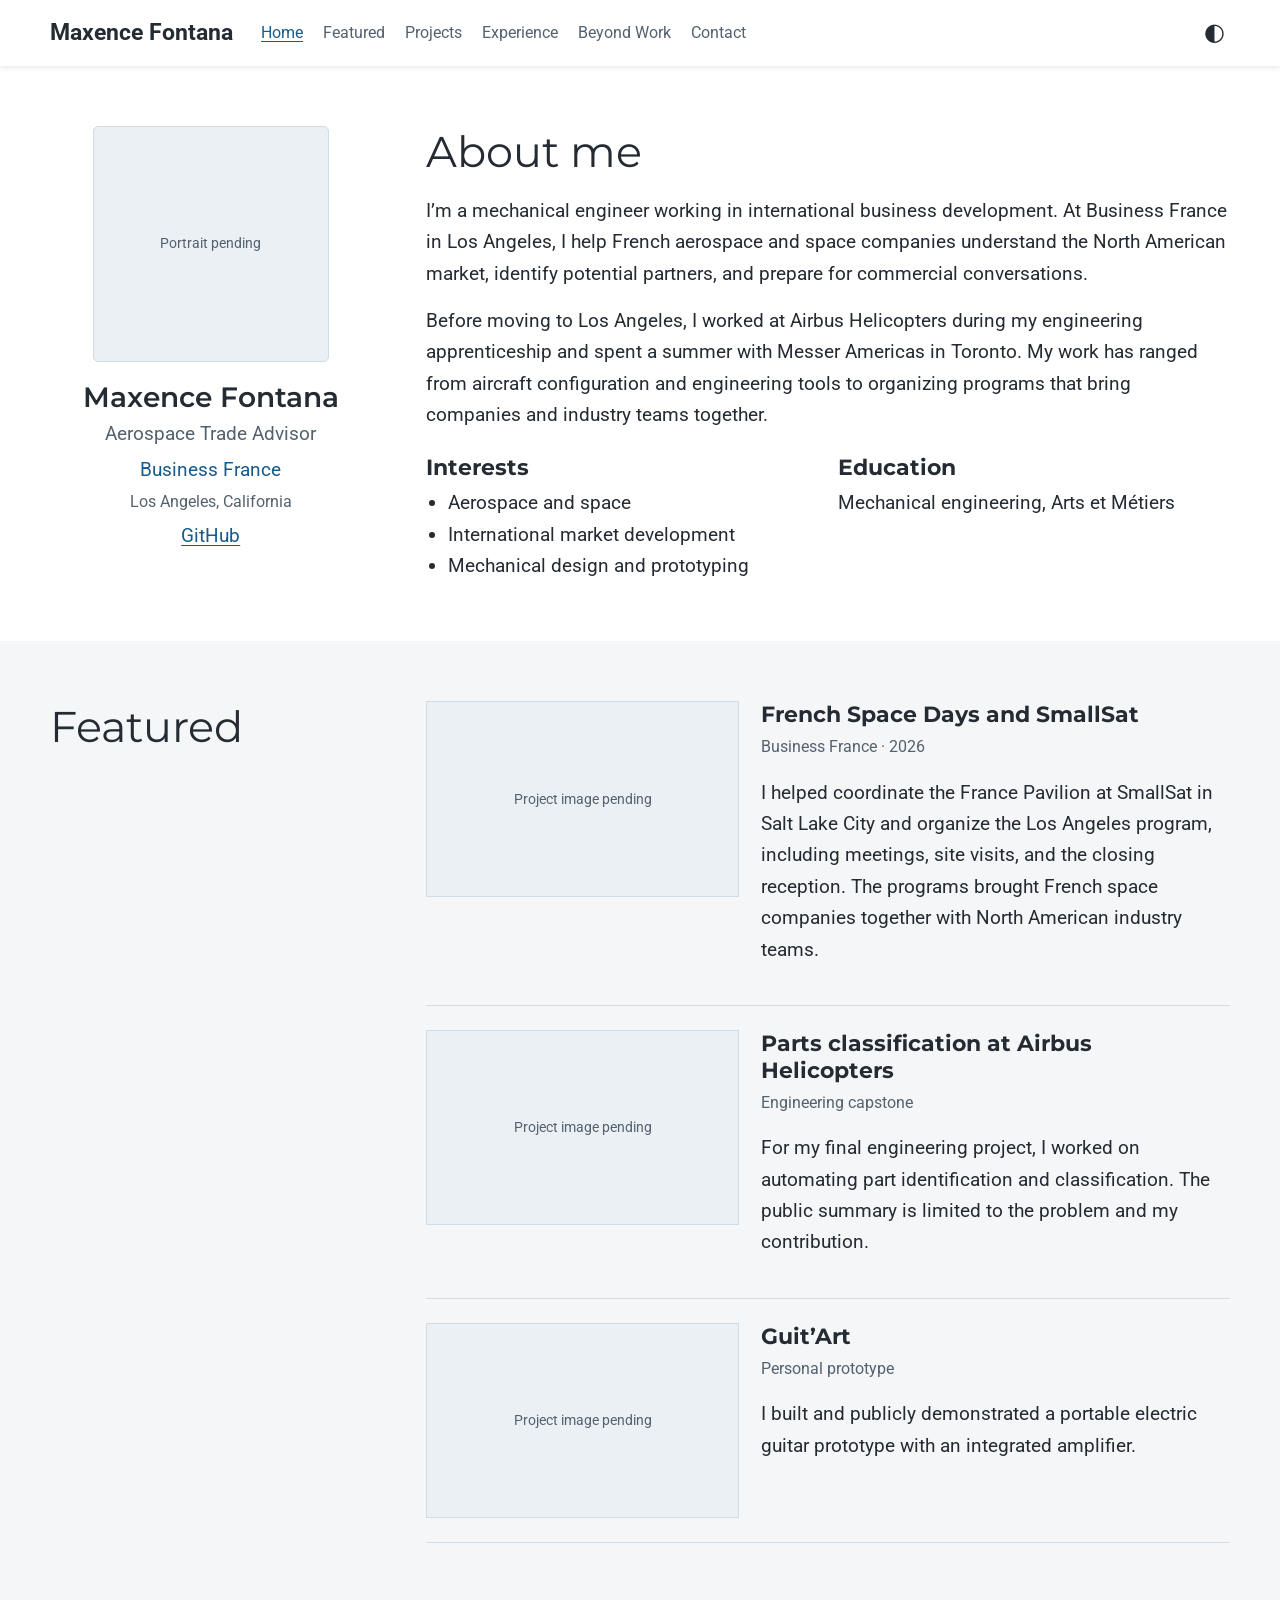
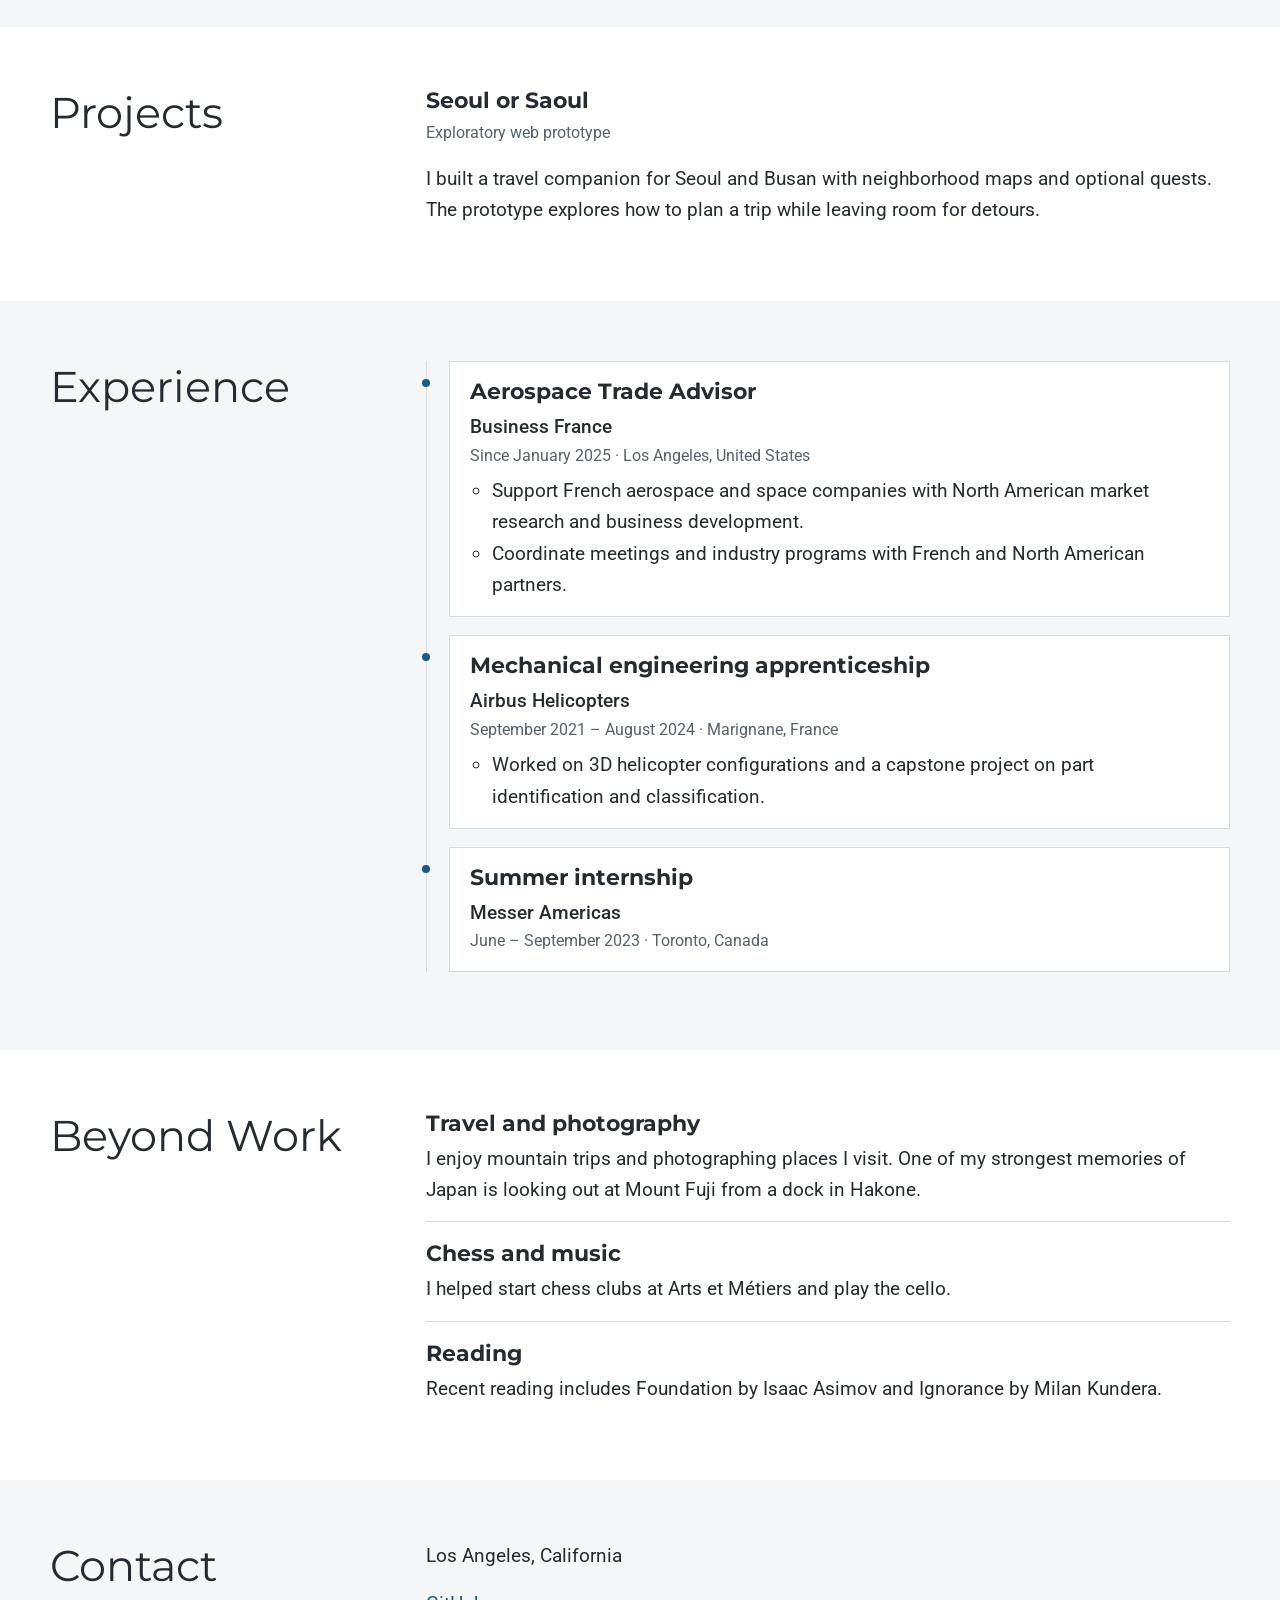
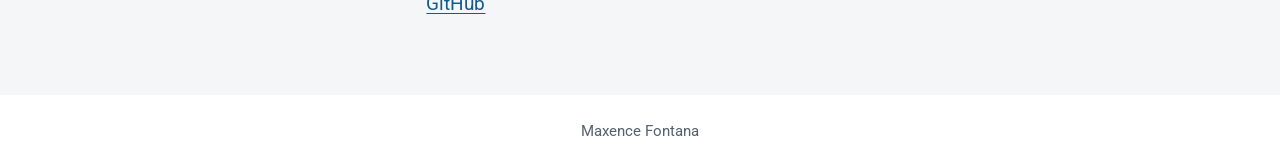
==== public/index.html @ 3a810c31 "Add reviewed static portfolio pages and assets" ====
<!doctype html><html lang="en" data-theme="light"><head><meta charset="utf-8"><meta name="viewport" content="width=device-width,initial-scale=1"><meta name="description" content="Maxence Fontana, mechanical engineer and aerospace trade advisor in Los Angeles. Selected projects and experience."><title>Maxence Fontana</title><link rel="stylesheet" href="https://fonts.googleapis.com/css2?family=Montserrat:wght@400;600;700&family=Roboto:wght@400;500;700&display=swap"><link rel="stylesheet" href="site.css"></head><body><a class="skip" href="#main">Skip to content</a><header><div class="wrap toolbar"><button hidden id="menu" type="button" aria-controls="nav" aria-expanded="false">☰ <span class="sr">Menu</span></button><a class="brand" href="#home">Maxence Fontana</a><nav id="nav" aria-label="Main navigation"><a href="#home" aria-current="location">Home</a><a href="#featured">Featured</a><a href="#projects">Projects</a><a href="#experience">Experience</a><a href="#beyond">Beyond Work</a><a href="#contact">Contact</a></nav><details class="theme"><summary aria-label="Display preferences">◐</summary><fieldset><legend class="sr">Color theme</legend><label><input type="radio" name="theme" value="light" checked> Light</label><label><input type="radio" name="theme" value="dark"> Dark</label><label><input type="radio" name="theme" value="automatic"> Automatic</label></fieldset></details></div></header><main id="main"><section class="band" id="home"><div class="wrap biography"><aside class="profile"><div class="placeholder portrait">Portrait pending</div><p class="person">Maxence Fontana</p><p class="position">Aerospace Trade Advisor</p><p class="org">Business France</p><p class="muted">Los Angeles, California</p><p><a href="https://github.com/m2xence">GitHub</a></p></aside><div><h1>About me</h1><p>I’m a mechanical engineer working in international business development. At Business France in Los Angeles, I help French aerospace and space companies understand the North American market, identify potential partners, and prepare for commercial conversations.</p><p>Before moving to Los Angeles, I worked at Airbus Helicopters during my engineering apprenticeship and spent a summer with Messer Americas in Toronto. My work has ranged from aircraft configuration and engineering tools to organizing programs that bring companies and industry teams together.</p><div class="bio-details"><div><h3>Interests</h3><ul><li>Aerospace and space</li><li>International market development</li><li>Mechanical design and prototyping</li></ul></div><div><h3>Education</h3><p>Mechanical engineering, Arts et Métiers</p></div></div></div></div></section><section id="featured" class="band alt"><div class="wrap sectional"><h2>Featured</h2><div><article class="feature"><div class="placeholder thumbnail">Project image pending</div><div><h3>French Space Days and SmallSat</h3><p class="muted">Business France · 2026</p><p>I helped coordinate the France Pavilion at SmallSat in Salt Lake City and organize the Los Angeles program, including meetings, site visits, and the closing reception. The programs brought French space companies together with North American industry teams.</p></div></article><article class="feature"><div class="placeholder thumbnail">Project image pending</div><div><h3>Parts classification at Airbus Helicopters</h3><p class="muted">Engineering capstone</p><p>For my final engineering project, I worked on automating part identification and classification. The public summary is limited to the problem and my contribution.</p></div></article><article class="feature"><div class="placeholder thumbnail">Project image pending</div><div><h3>Guit’Art</h3><p class="muted">Personal prototype</p><p>I built and publicly demonstrated a portable electric guitar prototype with an integrated amplifier.</p></div></article></div></div></section><section id="projects" class="band "><div class="wrap sectional"><h2>Projects</h2><div><article class="entry"><h3>Seoul or Saoul</h3><p class="muted">Exploratory web prototype</p><p>I built a travel companion for Seoul and Busan with neighborhood maps and optional quests. The prototype explores how to plan a trip while leaving room for detours.</p></article></div></div></section><section id="experience" class="band alt"><div class="wrap sectional"><h2>Experience</h2><div><ol class="timeline"><li><article><h3>Aerospace Trade Advisor</h3><p class="company">Business France</p><p class="muted">Since January 2025 · Los Angeles, United States</p><ul><li>Support French aerospace and space companies with North American market research and business development.</li><li>Coordinate meetings and industry programs with French and North American partners.</li></ul></article></li><li><article><h3>Mechanical engineering apprenticeship</h3><p class="company">Airbus Helicopters</p><p class="muted">September 2021 – August 2024 · Marignane, France</p><ul><li>Worked on 3D helicopter configurations and a capstone project on part identification and classification.</li></ul></article></li><li><article><h3>Summer internship</h3><p class="company">Messer Americas</p><p class="muted">June – September 2023 · Toronto, Canada</p></article></li></ol></div></div></section><section id="beyond" class="band "><div class="wrap sectional"><h2>Beyond Work</h2><div><article class="entry"><h3>Travel and photography</h3><p>I enjoy mountain trips and photographing places I visit. One of my strongest memories of Japan is looking out at Mount Fuji from a dock in Hakone.</p></article><article class="entry"><h3>Chess and music</h3><p>I helped start chess clubs at Arts et Métiers and play the cello.</p></article><article class="entry"><h3>Reading</h3><p>Recent reading includes Foundation by Isaac Asimov and Ignorance by Milan Kundera.</p></article></div></div></section><section id="contact" class="band alt"><div class="wrap sectional"><h2>Contact</h2><div><p>Los Angeles, California</p><p><a href="https://github.com/m2xence">GitHub</a></p></div></div></section></main><footer>Maxence Fontana</footer><script src="menu.js" defer></script></body></html>
---- public/site.css ----
*{box-sizing:border-box}
:root{color-scheme:light;--bg:#fff;--alt:#f4f6f8;--ink:#252b32;--muted:#54616e;--blue:#175b8a;--line:#d2dce4;--blank:#eaf0f4;--shadow:#10213618}
[data-theme=dark]{color-scheme:dark;--bg:#20252c;--alt:#292f38;--ink:#f0f3f7;--muted:#c1cad6;--blue:#9bd4ff;--line:#4e5968;--blank:#323d49;--shadow:#0004}
@media(prefers-color-scheme:dark){[data-theme=automatic]{color-scheme:dark;--bg:#20252c;--alt:#292f38;--ink:#f0f3f7;--muted:#c1cad6;--blue:#9bd4ff;--line:#4e5968;--blank:#323d49;--shadow:#0004}}
html{scroll-padding-top:88px}
body{margin:0;background:var(--bg);color:var(--ink);font:19px/1.65 Roboto,Arial,sans-serif}
a{color:var(--blue);text-underline-offset:.18em}button,summary{font:inherit;color:inherit}
:focus-visible{outline:2px solid var(--blue);outline-offset:4px}[hidden]{display:none!important}
.sr,.skip:not(:focus){position:absolute;width:1px;height:1px;overflow:hidden;clip-path:inset(50%)}
.skip:focus{position:fixed;top:8px;left:8px;background:var(--bg);padding:8px;z-index:5}
.wrap{width:min(1180px,calc(100% - 64px));margin-inline:auto}
header{position:sticky;top:0;z-index:3;background:var(--bg);box-shadow:0 2px 5px var(--shadow)}
.toolbar{min-height:66px;display:flex;align-items:center;gap:28px;position:relative}
.brand{font-size:23px;font-weight:700;color:var(--ink);text-decoration:none;white-space:nowrap}
nav{display:flex;gap:20px;flex-wrap:wrap;font-size:16px}
nav a{color:var(--muted);text-decoration:none}
nav a:hover,nav [aria-current]{color:var(--blue);text-decoration:underline}
.theme{margin-left:auto;position:relative;font-size:16px}
summary{cursor:pointer;list-style:none;font-size:24px;padding:5px}
summary::-webkit-details-marker{display:none}
fieldset{position:absolute;right:0;top:100%;min-width:154px;margin:0;border:1px solid var(--line);background:var(--bg);padding:8px 12px;box-shadow:0 2px 5px var(--shadow)}
fieldset label{display:block;white-space:nowrap;padding:3px 0}
#menu{border:0;background:none;cursor:pointer;padding:5px}
.band{padding:60px 0}.alt{background:var(--alt)}
.biography,.sectional{display:grid;grid-template-columns:minmax(210px, .8fr) minmax(0, 2fr);gap:55px}
.profile{text-align:center}.profile p{margin:4px 0}
.portrait,.thumbnail{display:block;object-fit:cover;background:var(--blank);border:1px solid var(--line)}
.portrait{width:min(236px,100%);aspect-ratio:1;margin:0 auto 18px;border-radius:5px}
.placeholder{display:grid;place-items:center;color:var(--muted);font-size:14px;text-align:center;padding:8px}
.person,h1,h2,h3{font-family:Montserrat,Arial,sans-serif;line-height:1.23}
.person{font-size:28px;font-weight:600}.position{color:var(--muted)}.org{color:var(--blue)}
h1,h2{font-size:clamp(33px,4vw,43px);font-weight:400;margin:0 0 16px}
h3{font-size:22px;margin:0 0 6px;font-weight:700}
p{margin:0 0 16px}.muted{color:var(--muted);font-size:16px}
.bio-details{display:grid;grid-template-columns:1fr 1fr;gap:20px;margin-top:24px}
.bio-details ul{padding-left:1.15em;margin:0}
.feature{display:grid;grid-template-columns:minmax(130px, 2fr) minmax(0,3fr);gap:22px;padding:0 0 24px;margin:0 0 24px;border-bottom:1px solid var(--line)}
.thumbnail{width:100%;aspect-ratio:16/10}.entry+ .entry{border-top:1px solid var(--line);padding-top:18px}
.timeline{list-style:none;margin:0;padding-left:22px;border-left:1px solid var(--line)}
.timeline>li{position:relative;margin-bottom:18px}.timeline>li:before{content:"";position:absolute;left:-27px;top:18px;width:8px;height:8px;background:var(--blue);border-radius:50%}
.timeline article{background:var(--bg);border:1px solid var(--line);padding:16px 20px}
.timeline p,.timeline ul{margin:0}.timeline ul{padding-left:1.15em;margin-top:6px}
.company{font-weight:500}footer{text-align:center;padding:24px;color:var(--muted);font-size:15px}
@media(max-width:820px){body{font-size:16px}.wrap{width:calc(100% - 32px)}.toolbar{min-height:52px;gap:10px;flex-wrap:wrap}.brand{font-size:19px}.toolbar nav{flex-basis:100%;order:3;gap:10px 18px;padding-bottom:10px}.band{padding:32px 0}.biography,.sectional{grid-template-columns:1fr;gap:18px}.portrait{width:min(200px,100%)}.profile{margin-bottom:14px}html{scroll-padding-top:68px}}
@media(max-width:460px){.feature,.bio-details{grid-template-columns:1fr}.thumbnail{max-width:350px}}
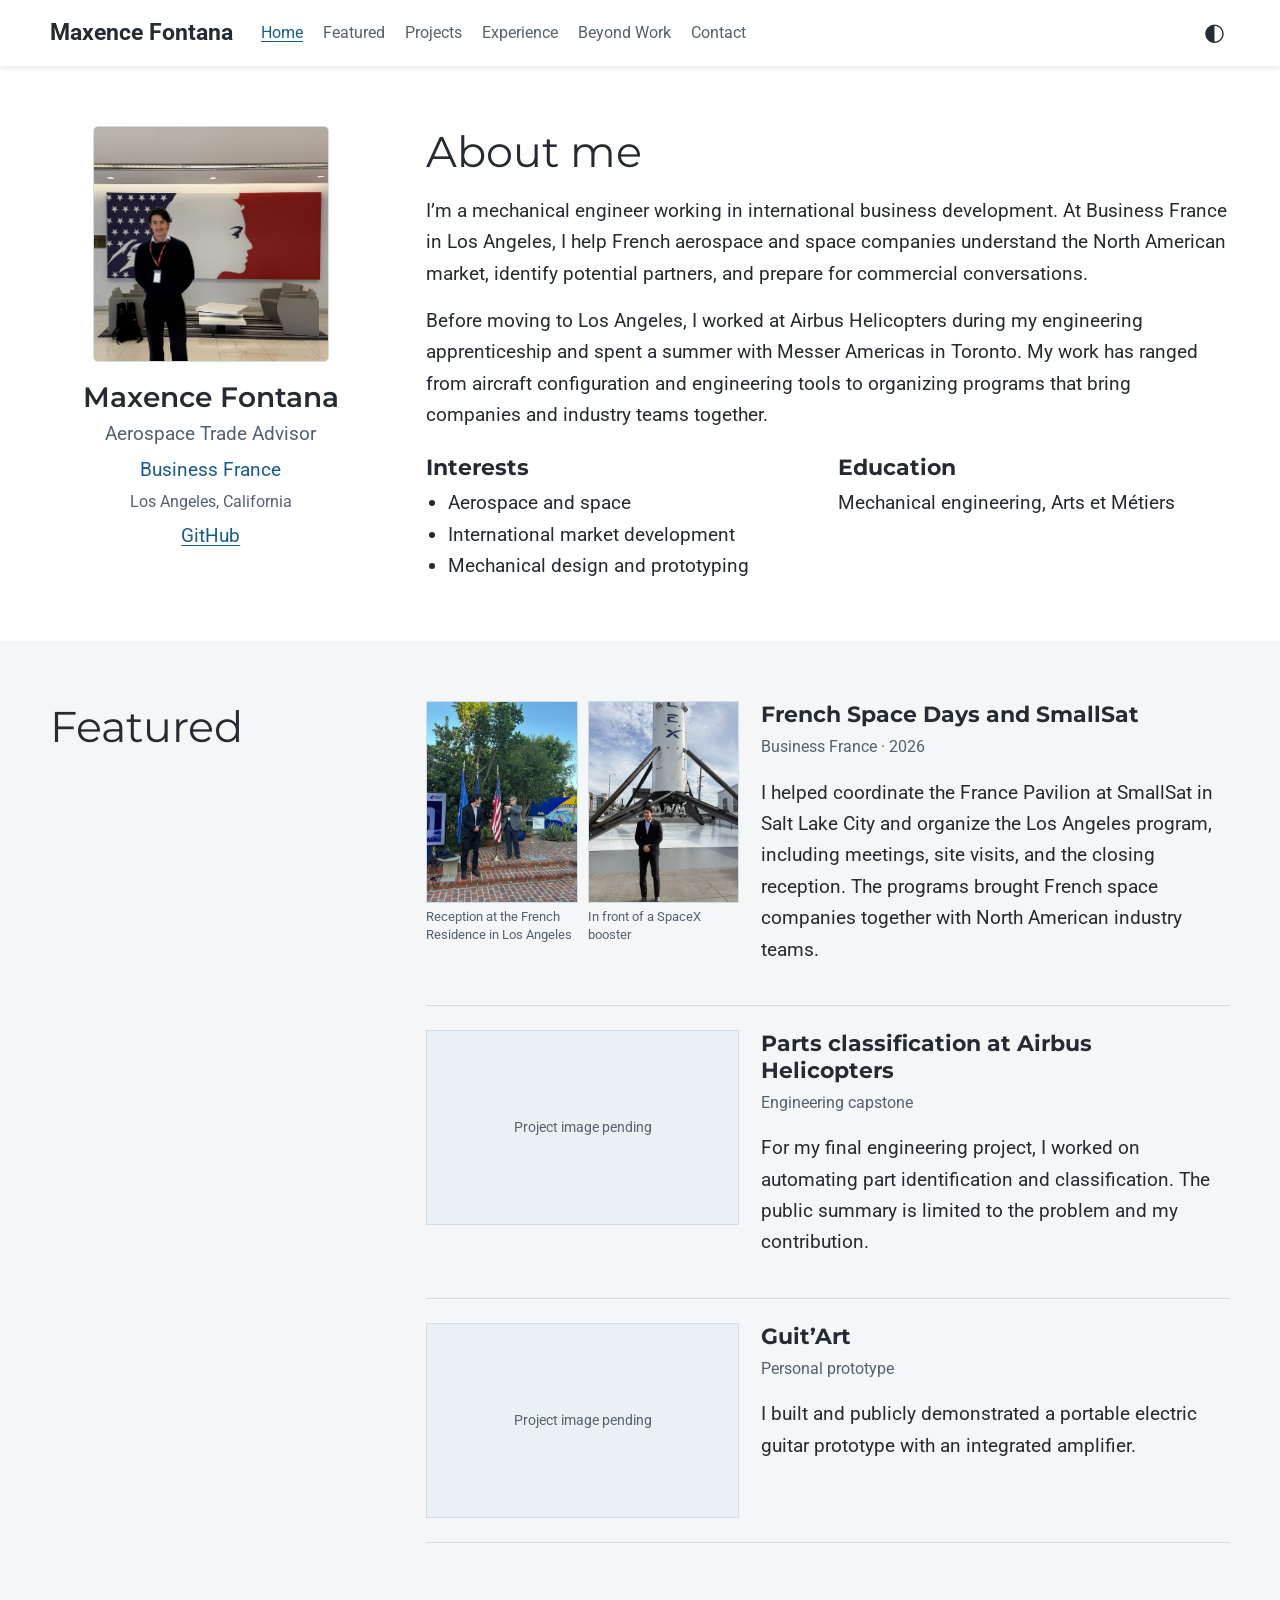
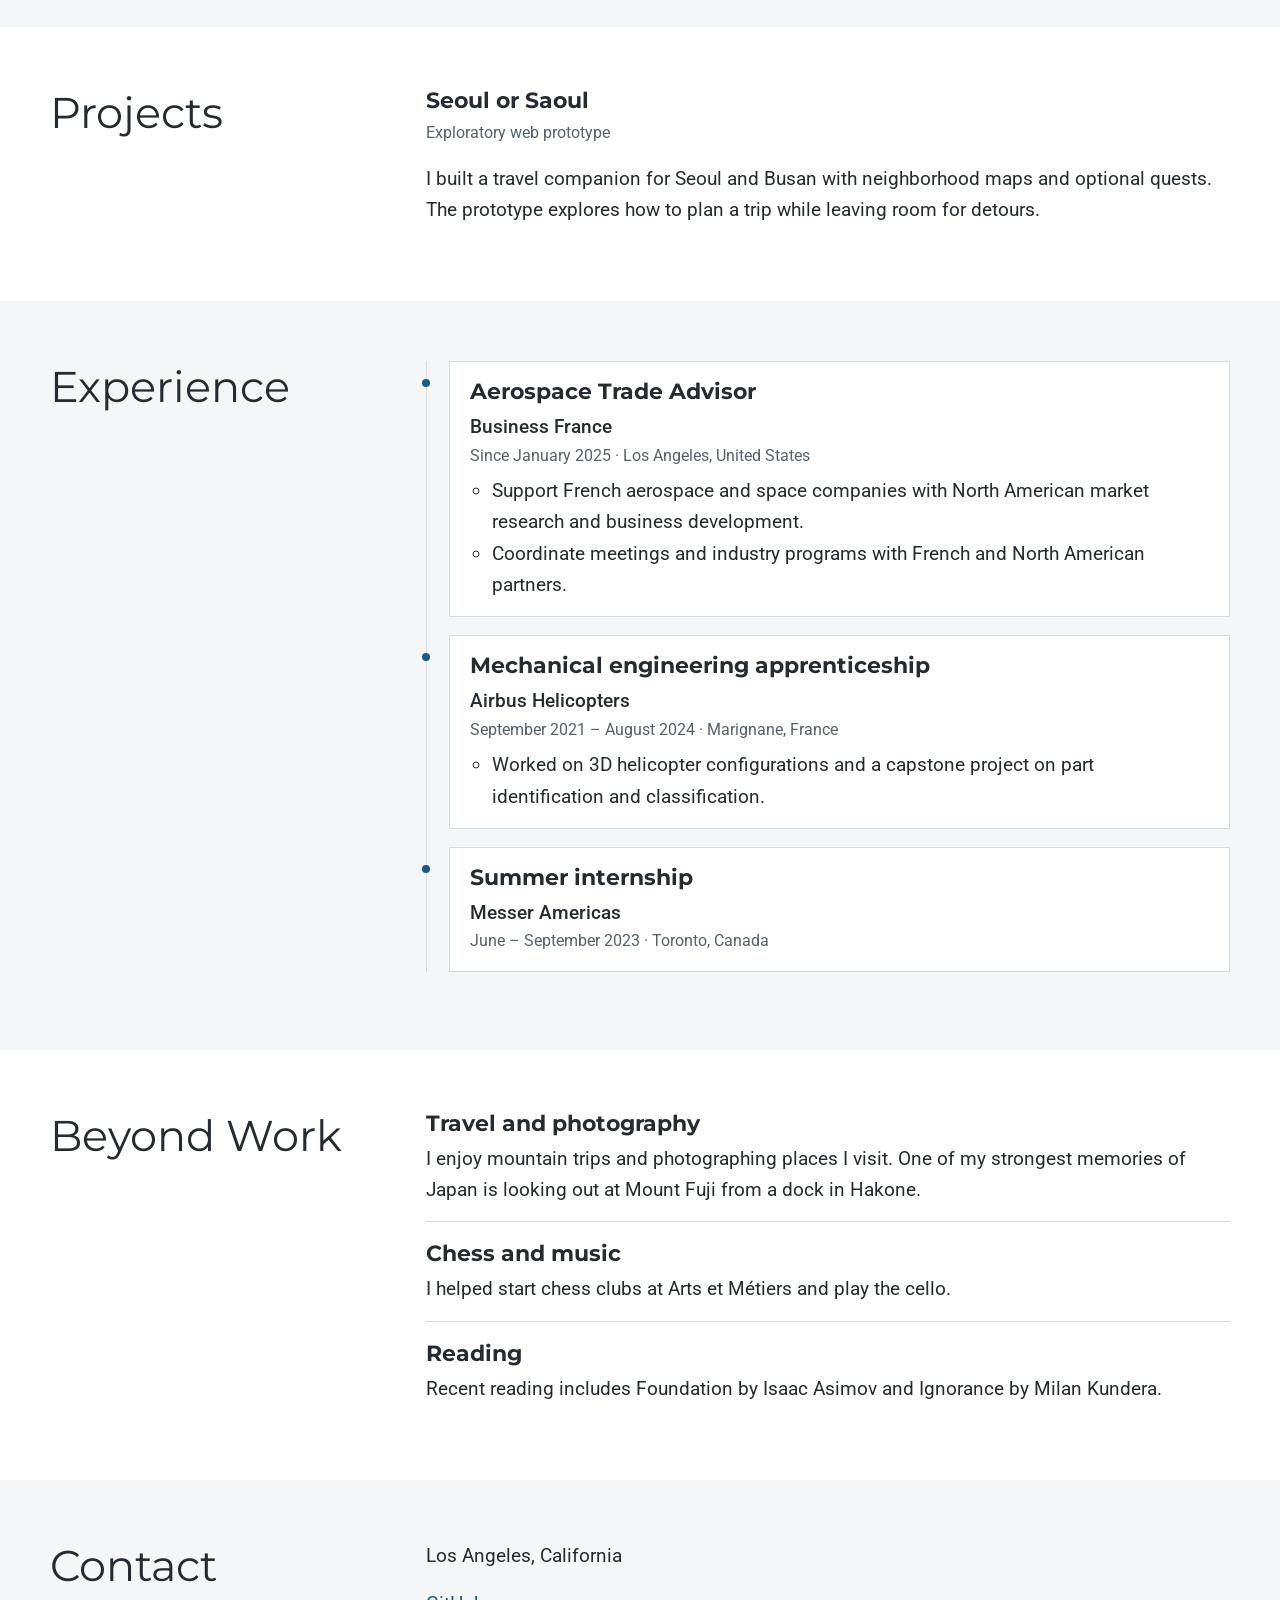
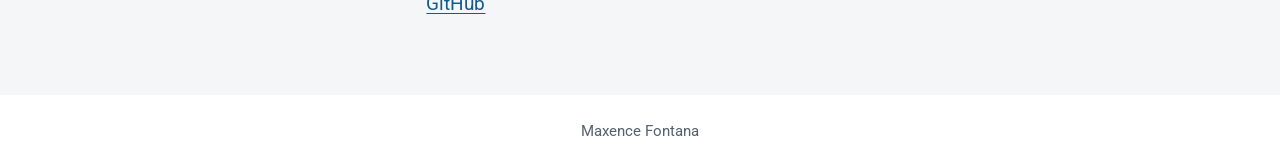
==== commit aba9e148: "Add temporary portfolio photography" ====
--- a/public/index.html
+++ b/public/index.html
@@ -1 +1 @@
-<!doctype html><html lang="en" data-theme="light"><head><meta charset="utf-8"><meta name="viewport" content="width=device-width,initial-scale=1"><meta name="description" content="Maxence Fontana, mechanical engineer and aerospace trade advisor in Los Angeles. Selected projects and experience."><title>Maxence Fontana</title><link rel="stylesheet" href="https://fonts.googleapis.com/css2?family=Montserrat:wght@400;600;700&family=Roboto:wght@400;500;700&display=swap"><link rel="stylesheet" href="site.css"></head><body><a class="skip" href="#main">Skip to content</a><header><div class="wrap toolbar"><button hidden id="menu" type="button" aria-controls="nav" aria-expanded="false">☰ <span class="sr">Menu</span></button><a class="brand" href="#home">Maxence Fontana</a><nav id="nav" aria-label="Main navigation"><a href="#home" aria-current="location">Home</a><a href="#featured">Featured</a><a href="#projects">Projects</a><a href="#experience">Experience</a><a href="#beyond">Beyond Work</a><a href="#contact">Contact</a></nav><details class="theme"><summary aria-label="Display preferences">◐</summary><fieldset><legend class="sr">Color theme</legend><label><input type="radio" name="theme" value="light" checked> Light</label><label><input type="radio" name="theme" value="dark"> Dark</label><label><input type="radio" name="theme" value="automatic"> Automatic</label></fieldset></details></div></header><main id="main"><section class="band" id="home"><div class="wrap biography"><aside class="profile"><div class="placeholder portrait">Portrait pending</div><p class="person">Maxence Fontana</p><p class="position">Aerospace Trade Advisor</p><p class="org">Business France</p><p class="muted">Los Angeles, California</p><p><a href="https://github.com/m2xence">GitHub</a></p></aside><div><h1>About me</h1><p>I’m a mechanical engineer working in international business development. At Business France in Los Angeles, I help French aerospace and space companies understand the North American market, identify potential partners, and prepare for commercial conversations.</p><p>Before moving to Los Angeles, I worked at Airbus Helicopters during my engineering apprenticeship and spent a summer with Messer Americas in Toronto. My work has ranged from aircraft configuration and engineering tools to organizing programs that bring companies and industry teams together.</p><div class="bio-details"><div><h3>Interests</h3><ul><li>Aerospace and space</li><li>International market development</li><li>Mechanical design and prototyping</li></ul></div><div><h3>Education</h3><p>Mechanical engineering, Arts et Métiers</p></div></div></div></div></section><section id="featured" class="band alt"><div class="wrap sectional"><h2>Featured</h2><div><article class="feature"><div class="placeholder thumbnail">Project image pending</div><div><h3>French Space Days and SmallSat</h3><p class="muted">Business France · 2026</p><p>I helped coordinate the France Pavilion at SmallSat in Salt Lake City and organize the Los Angeles program, including meetings, site visits, and the closing reception. The programs brought French space companies together with North American industry teams.</p></div></article><article class="feature"><div class="placeholder thumbnail">Project image pending</div><div><h3>Parts classification at Airbus Helicopters</h3><p class="muted">Engineering capstone</p><p>For my final engineering project, I worked on automating part identification and classification. The public summary is limited to the problem and my contribution.</p></div></article><article class="feature"><div class="placeholder thumbnail">Project image pending</div><div><h3>Guit’Art</h3><p class="muted">Personal prototype</p><p>I built and publicly demonstrated a portable electric guitar prototype with an integrated amplifier.</p></div></article></div></div></section><section id="projects" class="band "><div class="wrap sectional"><h2>Projects</h2><div><article class="entry"><h3>Seoul or Saoul</h3><p class="muted">Exploratory web prototype</p><p>I built a travel companion for Seoul and Busan with neighborhood maps and optional quests. The prototype explores how to plan a trip while leaving room for detours.</p></article></div></div></section><section id="experience" class="band alt"><div class="wrap sectional"><h2>Experience</h2><div><ol class="timeline"><li><article><h3>Aerospace Trade Advisor</h3><p class="company">Business France</p><p class="muted">Since January 2025 · Los Angeles, United States</p><ul><li>Support French aerospace and space companies with North American market research and business development.</li><li>Coordinate meetings and industry programs with French and North American partners.</li></ul></article></li><li><article><h3>Mechanical engineering apprenticeship</h3><p class="company">Airbus Helicopters</p><p class="muted">September 2021 – August 2024 · Marignane, France</p><ul><li>Worked on 3D helicopter configurations and a capstone project on part identification and classification.</li></ul></article></li><li><article><h3>Summer internship</h3><p class="company">Messer Americas</p><p class="muted">June – September 2023 · Toronto, Canada</p></article></li></ol></div></div></section><section id="beyond" class="band "><div class="wrap sectional"><h2>Beyond Work</h2><div><article class="entry"><h3>Travel and photography</h3><p>I enjoy mountain trips and photographing places I visit. One of my strongest memories of Japan is looking out at Mount Fuji from a dock in Hakone.</p></article><article class="entry"><h3>Chess and music</h3><p>I helped start chess clubs at Arts et Métiers and play the cello.</p></article><article class="entry"><h3>Reading</h3><p>Recent reading includes Foundation by Isaac Asimov and Ignorance by Milan Kundera.</p></article></div></div></section><section id="contact" class="band alt"><div class="wrap sectional"><h2>Contact</h2><div><p>Los Angeles, California</p><p><a href="https://github.com/m2xence">GitHub</a></p></div></div></section></main><footer>Maxence Fontana</footer><script src="menu.js" defer></script></body></html>
+<!doctype html><html lang="en" data-theme="light"><head><meta charset="utf-8"><meta name="viewport" content="width=device-width,initial-scale=1"><meta name="description" content="Maxence Fontana, mechanical engineer and aerospace trade advisor in Los Angeles. Selected projects and experience."><title>Maxence Fontana</title><link rel="stylesheet" href="https://fonts.googleapis.com/css2?family=Montserrat:wght@400;600;700&family=Roboto:wght@400;500;700&display=swap"><link rel="stylesheet" href="site.css"></head><body><a class="skip" href="#main">Skip to content</a><header><div class="wrap toolbar"><button hidden id="menu" type="button" aria-controls="nav" aria-expanded="false">☰ <span class="sr">Menu</span></button><a class="brand" href="#home">Maxence Fontana</a><nav id="nav" aria-label="Main navigation"><a href="#home" aria-current="location">Home</a><a href="#featured">Featured</a><a href="#projects">Projects</a><a href="#experience">Experience</a><a href="#beyond">Beyond Work</a><a href="#contact">Contact</a></nav><details class="theme"><summary aria-label="Display preferences">◐</summary><fieldset><legend class="sr">Color theme</legend><label><input type="radio" name="theme" value="light" checked> Light</label><label><input type="radio" name="theme" value="dark"> Dark</label><label><input type="radio" name="theme" value="automatic"> Automatic</label></fieldset></details></div></header><main id="main"><section class="band" id="home"><div class="wrap biography"><aside class="profile"><img class="portrait" src="maxence-portrait.jpg" alt="Maxence Fontana in front of a mural with French and American symbols" decoding="async"><p class="person">Maxence Fontana</p><p class="position">Aerospace Trade Advisor</p><p class="org">Business France</p><p class="muted">Los Angeles, California</p><p><a href="https://github.com/m2xence">GitHub</a></p></aside><div><h1>About me</h1><p>I’m a mechanical engineer working in international business development. At Business France in Los Angeles, I help French aerospace and space companies understand the North American market, identify potential partners, and prepare for commercial conversations.</p><p>Before moving to Los Angeles, I worked at Airbus Helicopters during my engineering apprenticeship and spent a summer with Messer Americas in Toronto. My work has ranged from aircraft configuration and engineering tools to organizing programs that bring companies and industry teams together.</p><div class="bio-details"><div><h3>Interests</h3><ul><li>Aerospace and space</li><li>International market development</li><li>Mechanical design and prototyping</li></ul></div><div><h3>Education</h3><p>Mechanical engineering, Arts et Métiers</p></div></div></div></div></section><section id="featured" class="band alt"><div class="wrap sectional"><h2>Featured</h2><div><article class="feature"><div class="feature-photos"><figure><img class="thumbnail" src="los-angeles-reception.jpg" alt="Maxence Fontana onstage beside a speaker and flags" loading="lazy" decoding="async"><figcaption>Reception at the French Residence in Los Angeles</figcaption></figure><figure><img class="thumbnail" src="spacex-booster.jpg" alt="Maxence Fontana standing beneath a SpaceX booster" loading="lazy" decoding="async"><figcaption>In front of a SpaceX booster</figcaption></figure></div><div><h3>French Space Days and SmallSat</h3><p class="muted">Business France · 2026</p><p>I helped coordinate the France Pavilion at SmallSat in Salt Lake City and organize the Los Angeles program, including meetings, site visits, and the closing reception. The programs brought French space companies together with North American industry teams.</p></div></article><article class="feature"><div class="placeholder thumbnail">Project image pending</div><div><h3>Parts classification at Airbus Helicopters</h3><p class="muted">Engineering capstone</p><p>For my final engineering project, I worked on automating part identification and classification. The public summary is limited to the problem and my contribution.</p></div></article><article class="feature"><div class="placeholder thumbnail">Project image pending</div><div><h3>Guit’Art</h3><p class="muted">Personal prototype</p><p>I built and publicly demonstrated a portable electric guitar prototype with an integrated amplifier.</p></div></article></div></div></section><section id="projects" class="band "><div class="wrap sectional"><h2>Projects</h2><div><article class="entry"><h3>Seoul or Saoul</h3><p class="muted">Exploratory web prototype</p><p>I built a travel companion for Seoul and Busan with neighborhood maps and optional quests. The prototype explores how to plan a trip while leaving room for detours.</p></article></div></div></section><section id="experience" class="band alt"><div class="wrap sectional"><h2>Experience</h2><div><ol class="timeline"><li><article><h3>Aerospace Trade Advisor</h3><p class="company">Business France</p><p class="muted">Since January 2025 · Los Angeles, United States</p><ul><li>Support French aerospace and space companies with North American market research and business development.</li><li>Coordinate meetings and industry programs with French and North American partners.</li></ul></article></li><li><article><h3>Mechanical engineering apprenticeship</h3><p class="company">Airbus Helicopters</p><p class="muted">September 2021 – August 2024 · Marignane, France</p><ul><li>Worked on 3D helicopter configurations and a capstone project on part identification and classification.</li></ul></article></li><li><article><h3>Summer internship</h3><p class="company">Messer Americas</p><p class="muted">June – September 2023 · Toronto, Canada</p></article></li></ol></div></div></section><section id="beyond" class="band "><div class="wrap sectional"><h2>Beyond Work</h2><div><article class="entry"><h3>Travel and photography</h3><p>I enjoy mountain trips and photographing places I visit. One of my strongest memories of Japan is looking out at Mount Fuji from a dock in Hakone.</p></article><article class="entry"><h3>Chess and music</h3><p>I helped start chess clubs at Arts et Métiers and play the cello.</p></article><article class="entry"><h3>Reading</h3><p>Recent reading includes Foundation by Isaac Asimov and Ignorance by Milan Kundera.</p></article></div></div></section><section id="contact" class="band alt"><div class="wrap sectional"><h2>Contact</h2><div><p>Los Angeles, California</p><p><a href="https://github.com/m2xence">GitHub</a></p></div></div></section></main><footer>Maxence Fontana</footer><script src="menu.js" defer></script></body></html>
--- a/public/site.css
+++ b/public/site.css
@@ -44,3 +44,10 @@
 @media(max-width:820px){body{font-size:16px}.wrap{width:calc(100% - 32px)}.toolbar{min-height:52px;gap:10px;flex-wrap:wrap}.brand{font-size:19px}.toolbar nav{flex-basis:100%;order:3;gap:10px 18px;padding-bottom:10px}.band{padding:32px 0}.biography,.sectional{grid-template-columns:1fr;gap:18px}.portrait{width:min(200px,100%)}.profile{margin-bottom:14px}html{scroll-padding-top:68px}}
 @media(max-width:460px){.feature,.bio-details{grid-template-columns:1fr}.thumbnail{max-width:350px}}
 
+
+img.portrait{object-position:50% 84%}
+.feature-photos{display:grid;grid-template-columns:repeat(2,minmax(0,1fr));gap:10px;align-items:start}
+.feature-photos figure{margin:0}
+.feature-photos img.thumbnail{aspect-ratio:3/4}
+.feature-photos figcaption{color:var(--muted);font-size:13px;line-height:1.35;margin-top:5px}
+@media(max-width:460px){.feature-photos{order:1}}
